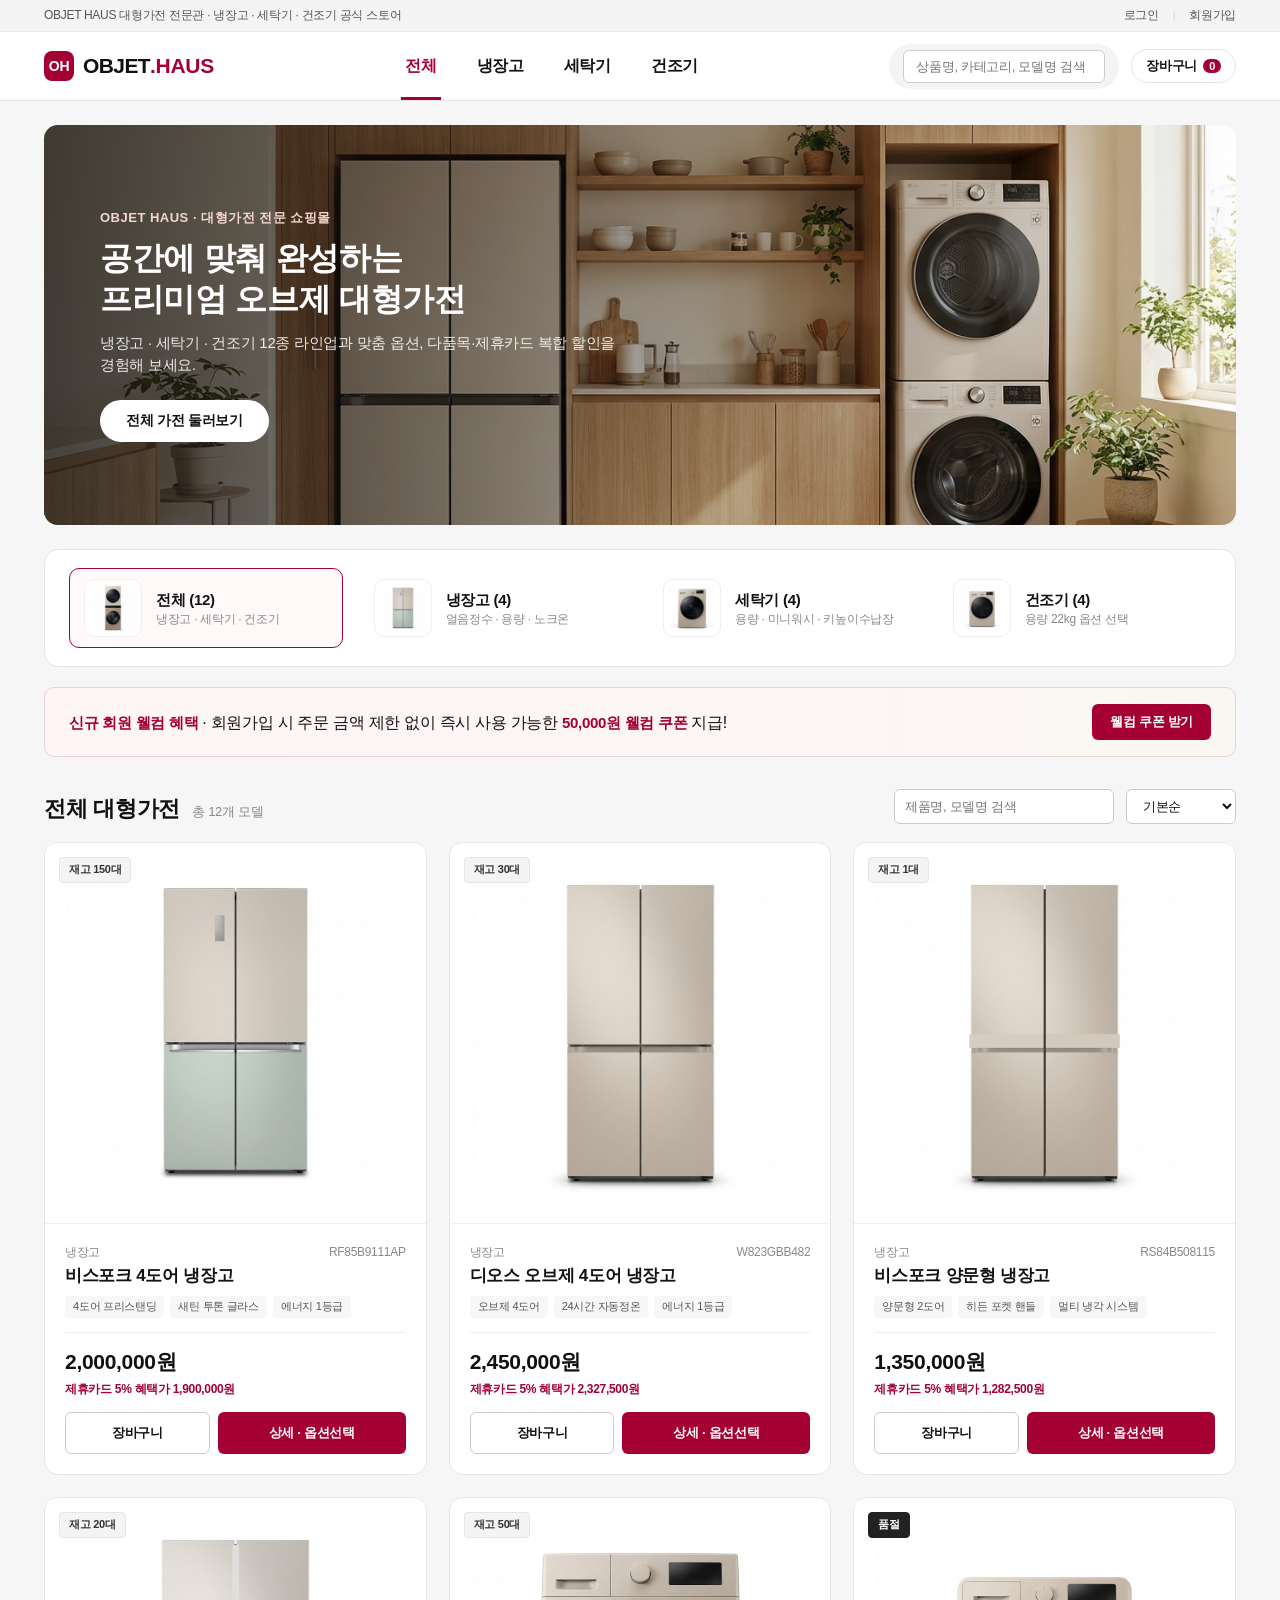
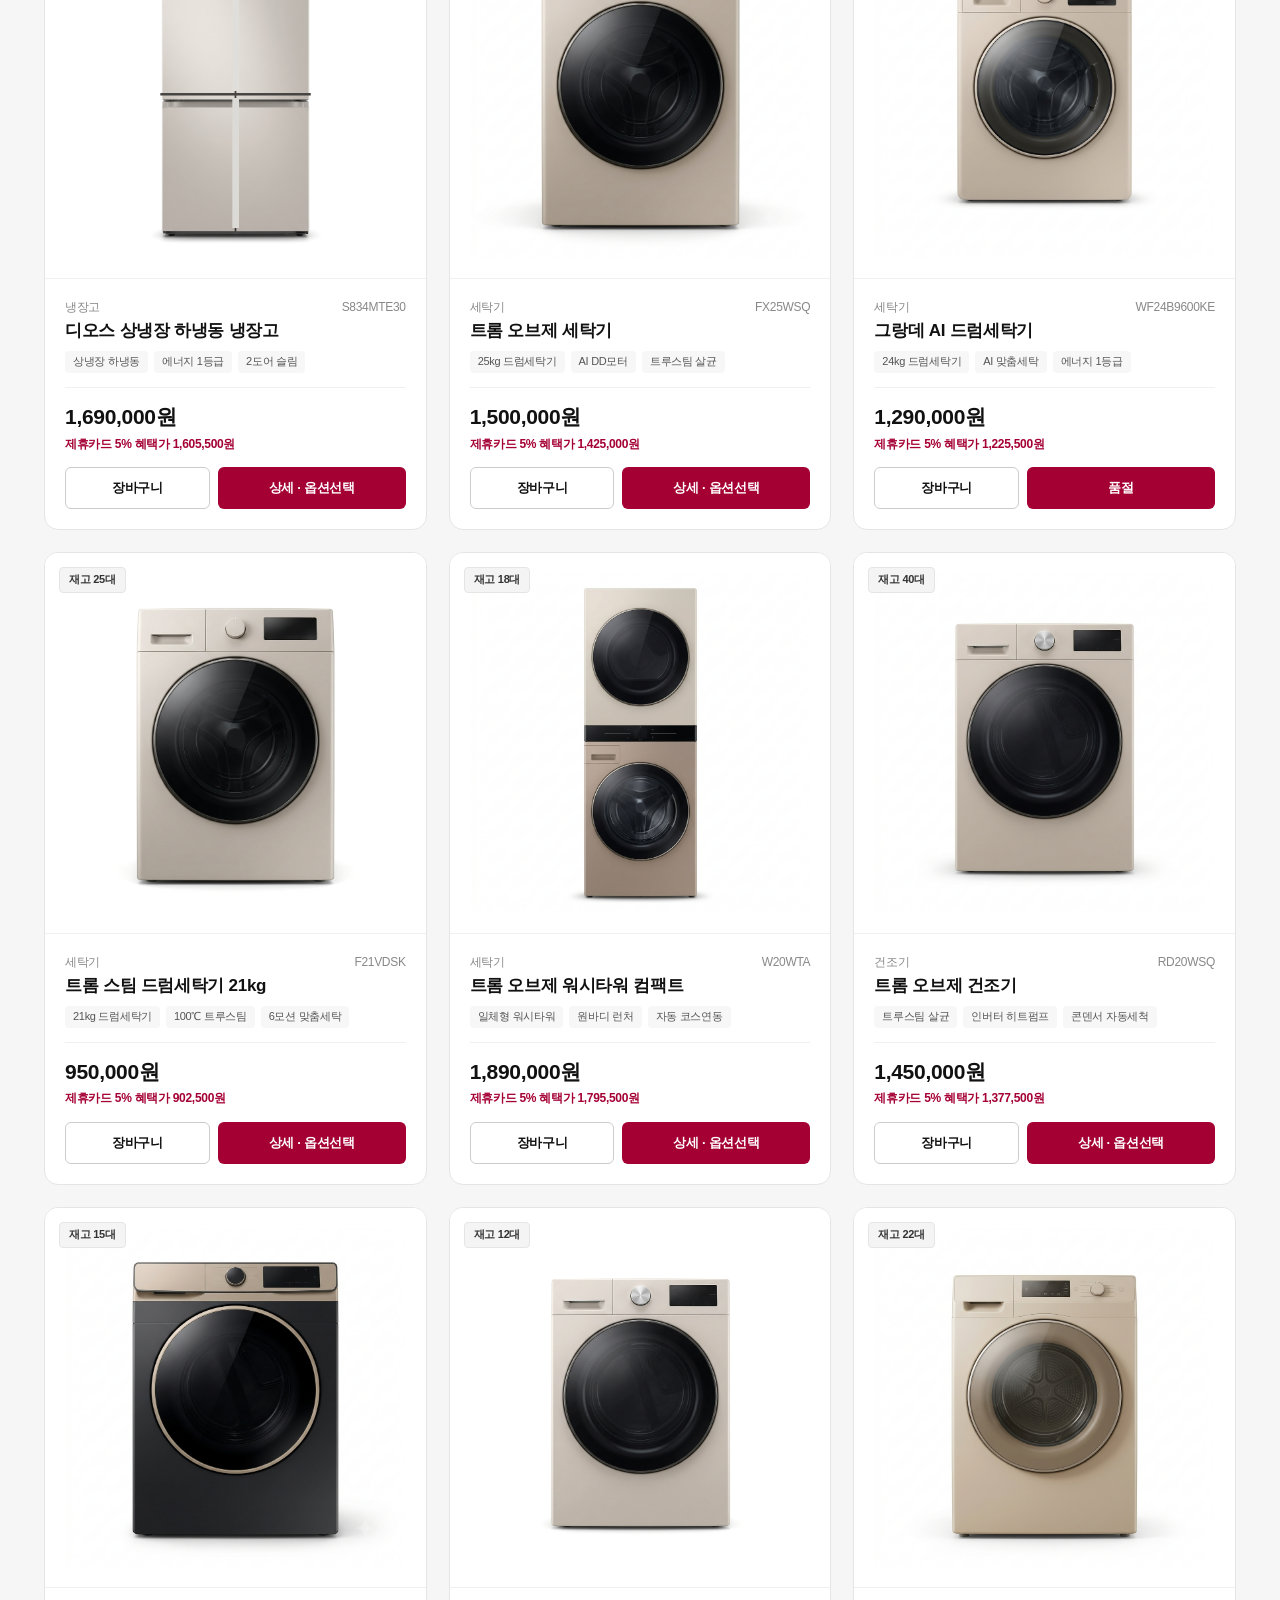
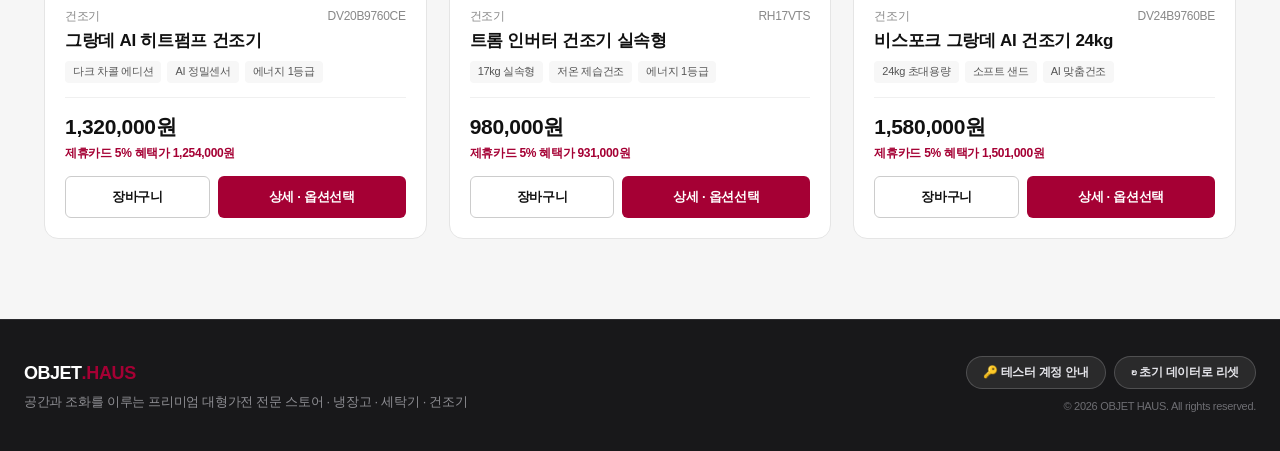
==== index.html @ db0f128e "Initial OBJET HAUS website" ====
<!DOCTYPE html>
<html lang="ko">
<head>
  <meta charset="UTF-8" />
  <meta name="viewport" content="width=device-width, initial-scale=1.0" />
  <title>OBJET HAUS | 대형가전 전문 쇼핑몰</title>
  <link rel="stylesheet" href="css/style.css" />
</head>
<body>

<!-- 상단 유틸리티 바 -->
<div class="util-bar">
  <div class="util-inner">
    <span>OBJET HAUS 대형가전 전문관 · 냉장고 · 세탁기 · 건조기 공식 스토어</span>
    <div class="util-links" id="utilAuthLinks"></div>
  </div>
</div>

<!-- 메인 GNB -->
<header>
  <div class="gnb-inner">
    <a class="brand-logo" onclick="filterCategory('ALL')">
      <span class="brand-mark">OH</span>
      <span class="brand-name">OBJET<span>.HAUS</span></span>
    </a>

    <nav class="gnb-menu" id="catNav">
      <button class="active" data-cat="ALL" onclick="filterCategory('ALL')">전체</button>
      <button data-cat="냉장고" onclick="filterCategory('냉장고')">냉장고</button>
      <button data-cat="세탁기" onclick="filterCategory('세탁기')">세탁기</button>
      <button data-cat="건조기" onclick="filterCategory('건조기')">건조기</button>
    </nav>

    <div class="gnb-right">
      <div class="gnb-search-box">
        <input type="text" id="gnbSearchInput" maxlength="20" placeholder="상품명, 카테고리, 모델명 검색" oninput="syncSearchInputs(this.value)" />
      </div>
      <!-- 관리자 로그인 시에만 표시 -->
      <button class="icon-btn admin-only" id="adminNavBtn" style="display:none;" onclick="showView('view-admin')">관리자</button>
      <button class="icon-btn" onclick="showView('view-cart')">장바구니 <span class="cart-count" id="cartBadge">0</span></button>
    </div>
  </div>
</header>

<main class="main-wrap">
  <!-- S-02: 상품 목록 (대형가전) -->
  <section id="view-home" class="view-section active">
    <div class="hero-banner">
      <img src="images/hero-banner.png" alt="오브제하우스 대형가전 인테리어" />
      <div class="hero-gradient"></div>
      <div class="hero-content">
        <span class="hero-eyebrow">OBJET HAUS · 대형가전 전문 쇼핑몰</span>
        <h1>공간에 맞춰 완성하는<br/>프리미엄 오브제 대형가전</h1>
        <p>냉장고 · 세탁기 · 건조기 12종 라인업과 맞춤 옵션, 다품목·제휴카드 복합 할인을 경험해 보세요.</p>
        <button class="btn-hero" onclick="document.getElementById('catalogAnchor').scrollIntoView({behavior:'smooth'})">
          전체 가전 둘러보기
        </button>
      </div>
    </div>

    <!-- 카테고리 빠른 이동 -->
    <div class="cat-strip">
      <div class="cat-item active" data-cat="ALL" onclick="filterCategory('ALL')">
        <img class="cat-thumb" src="images/washtower-compact.png" alt="전체" />
        <div>
          <div class="cat-title">전체 (12)</div>
          <div class="cat-desc">냉장고 · 세탁기 · 건조기</div>
        </div>
      </div>
      <div class="cat-item" data-cat="냉장고" onclick="filterCategory('냉장고')">
        <img class="cat-thumb" src="images/fridge-bespoke-4door.png" alt="냉장고" />
        <div>
          <div class="cat-title">냉장고 (4)</div>
          <div class="cat-desc">얼음정수 · 용량 · 노크온</div>
        </div>
      </div>
      <div class="cat-item" data-cat="세탁기" onclick="filterCategory('세탁기')">
        <img class="cat-thumb" src="images/washer-tromm-objet.png" alt="세탁기" />
        <div>
          <div class="cat-title">세탁기 (4)</div>
          <div class="cat-desc">용량 · 미니워시 · 키높이수납장</div>
        </div>
      </div>
      <div class="cat-item" data-cat="건조기" onclick="filterCategory('건조기')">
        <img class="cat-thumb" src="images/dryer-tromm-objet.png" alt="건조기" />
        <div>
          <div class="cat-title">건조기 (4)</div>
          <div class="cat-desc">용량 22kg 옵션 선택</div>
        </div>
      </div>
    </div>

    <!-- 비회원 웰컴 쿠폰 받기 배너 -->
    <div class="welcome-banner">
      <div>
        <strong>신규 회원 웰컴 혜택</strong> · 회원가입 시 주문 금액 제한 없이 즉시 사용 가능한 <strong>50,000원 웰컴 쿠폰</strong> 지급!
      </div>
      <button class="btn-solid" style="padding:9px 18px;" onclick="openAuthView('signup')">웰컴 쿠폰 받기</button>
    </div>

    <!-- 상품 정렬 및 목록 -->
    <div class="section-header" id="catalogAnchor">
      <div>
        <h2 style="display:inline;" id="sectionTitle">전체 대형가전</h2>
        <span class="sub" id="productCount">총 12개 모델</span>
      </div>
      <div class="filter-controls">
        <div class="catalog-search-box">
          <input type="text" id="catalogSearchInput" maxlength="20" placeholder="제품명, 모델명 검색" oninput="syncSearchInputs(this.value)" />
        </div>
        <select id="sortSelect" onchange="renderProducts()">
          <option value="default">기본순</option>
          <option value="latest">최신순</option>
          <option value="asc">낮은가격순</option>
          <option value="desc">높은가격순</option>
        </select>
      </div>
    </div>

    <div class="product-grid" id="productGrid"></div>
  </section>

  <!-- S-03: 상품 상세 -->
  <section id="view-pdp" class="view-section">
    <div class="pdp-box" id="pdpContent"></div>
  </section>

  <!-- S-04: 장바구니 -->
  <section id="view-cart" class="view-section">
    <h2 style="font-size:22px; margin-bottom:20px;">장바구니</h2>
    <div class="cart-grid">
      <div id="cartListArea"></div>
      <div id="cartSummaryArea"></div>
    </div>
  </section>

  <!-- S-05: 주문·결제 페이지 -->
  <section id="view-checkout" class="view-section">
    <h2 style="font-size:22px; margin-bottom:20px;">주문 · 결제</h2>
    <div id="checkoutContent"></div>
  </section>

  <!-- S-01: 로그인 / 회원가입 (탭 전환) -->
  <section id="view-auth" class="view-section">
    <div class="auth-wrapper">
      <div class="auth-tabs">
        <button type="button" class="auth-tab-btn active" id="tabLoginBtn" onclick="switchAuthTab('login')">로그인</button>
        <button type="button" class="auth-tab-btn" id="tabSignupBtn" onclick="switchAuthTab('signup')">회원가입</button>
      </div>

      <div class="auth-body">
        <!-- 로그인 폼 -->
        <div id="loginFormPanel">
          <h2 style="font-size:22px; font-weight:800; margin-bottom:6px;">로그인</h2>
          <p style="font-size:13px; color:var(--text-secondary); margin-bottom:20px;">가입된 아이디 또는 이메일로 로그인해 주세요.</p>
          <form onsubmit="handleLogin(event)">
            <div class="field-group">
              <label>아이디 또는 이메일</label>
              <input type="text" id="loginId" placeholder="예: user01 또는 user1@test.com" />
            </div>
            <div class="field-group">
              <label>비밀번호</label>
              <input type="password" id="loginPw" placeholder="비밀번호를 입력하세요" />
            </div>
            <div class="error-text" id="loginError"></div>
            <button type="submit" class="btn-solid" style="width:100%; padding:13px; font-size:15px;">로그인</button>
          </form>

        </div>

        <!-- 회원가입 폼 -->
        <div id="signupFormPanel" style="display:none;">
          <h2 style="font-size:22px; font-weight:800; margin-bottom:6px;">회원가입</h2>
          <p style="font-size:13px; color:var(--brand); font-weight:600; margin-bottom:20px;">가입 즉시 50,000원 웰컴 쿠폰이 발급됩니다!</p>
          <form onsubmit="handleSignup(event)">
            <div class="field-group">
              <label>아이디</label>
              <input type="text" id="regId" maxlength="8" placeholder="예: user05" oninput="validateSignupRealtime()" />
              <div class="rule-hint" id="regIdHint">영문과 숫자를 모두 포함한 8자 이하 (예: user01)</div>
            </div>
            <div class="field-group">
              <label>이메일</label>
              <input type="email" id="regEmail" placeholder="예: user5@test.com" />
              <div class="rule-hint">이메일 형식(아이디@도메인) 준수 및 중복 불가</div>
            </div>
            <div class="field-group">
              <label>비밀번호</label>
              <input type="password" id="regPw" maxlength="20" placeholder="비밀번호 입력" oninput="validateSignupRealtime()" />
              <div class="rule-hint" id="regPwHint">8~20자, 영문·숫자·특수문자 중 2종 이상 조합 필수</div>
            </div>
            <div class="error-text" id="regError"></div>
            <button type="submit" class="btn-solid" style="width:100%; padding:13px; font-size:15px;">회원가입 완료</button>
          </form>
        </div>
      </div>
    </div>
  </section>

  <!-- S-06: 마이페이지 -->
  <section id="view-mypage" class="view-section">
    <div id="mypageContent"></div>
  </section>

  <!-- S-07: 관리자 페이지 -->
  <section id="view-admin" class="view-section">
    <div id="adminContent"></div>
  </section>
</main>

<!-- 깔끔한 텍스트 전용 장바구니 담기 토스트 팝업 -->
<div class="cart-toast" id="cartToast" role="status" aria-live="polite">
  <span class="toast-icon">✓</span>
  <div class="toast-text-wrap">
    <strong id="toastTitle">장바구니에 상품이 담겼습니다.</strong>
    <span id="toastSub"></span>
  </div>
  <button type="button" class="toast-go-btn" onclick="goCartFromToast()">장바구니 이동</button>
</div>


<!-- 푸터 버튼 클릭 시 열리는 테스터 계정 안내 모달 -->
<div class="modal-backdrop" id="testerModal" onclick="if(event.target === this) closeTesterModal()">
  <div class="tester-modal-box" role="dialog" aria-modal="true" aria-labelledby="testerModalTitle">
    <div class="tester-modal-header">
      <h3 id="testerModalTitle">🔑 QA 테스트용 계정 안내</h3>
      <button type="button" class="modal-close-btn" onclick="closeTesterModal()" aria-label="닫기">×</button>
    </div>
    <div class="tester-modal-body">
      <p class="tester-modal-desc">계정을 클릭하면 로그인 화면으로 이동하여 아이디·비밀번호가 자동 입력됩니다.</p>
      <div class="tester-list">
        <div class="tester-item" onclick="quickFillLogin('admin01', 'Admin1234!')">
          <div>
            <strong>admin01</strong> <span class="tester-badge admin">관리자</span>
            <div class="tester-meta">admin1@test.com · PW: <code>Admin1234!</code> · 매출·재고·배송상태 관리</div>
          </div>
          <span class="tester-action">자동입력 →</span>
        </div>
        <div class="tester-item" onclick="quickFillLogin('user01', 'Test1234!')">
          <div>
            <strong>user01</strong> <span class="tester-badge">일반회원</span>
            <div class="tester-meta">user1@test.com · PW: <code>Test1234!</code> · 웰컴쿠폰(5만원) 1장, 10,000P</div>
          </div>
          <span class="tester-action">자동입력 →</span>
        </div>
        <div class="tester-item" onclick="quickFillLogin('user02', 'Test1234!')">
          <div>
            <strong>user02</strong> <span class="tester-badge">일반회원</span>
            <div class="tester-meta">user2@test.com · PW: <code>Test1234!</code> · 만료/사용완료 쿠폰, 500P</div>
          </div>
          <span class="tester-action">자동입력 →</span>
        </div>
        <div class="tester-item" onclick="quickFillLogin('user03', 'Test1234!')">
          <div>
            <strong>user03</strong> <span class="tester-badge">일반회원</span>
            <div class="tester-meta">user3@test.com · PW: <code>Test1234!</code> · 상태별 주문 4건, 35,000P</div>
          </div>
          <span class="tester-action">자동입력 →</span>
        </div>
        <div class="tester-item" onclick="quickFillLogin('user04', 'Test1234!')">
          <div>
            <strong>user04</strong> <span class="tester-badge">일반회원</span>
            <div class="tester-meta">user4@test.com · PW: <code>Test1234!</code> · 초기화 상태 (0P, 쿠폰·주문 없음)</div>
          </div>
          <span class="tester-action">자동입력 →</span>
        </div>
      </div>
    </div>
  </div>
</div>


<!-- 커스텀 안내/확인 모달창 (기존 alert / confirm 대체) -->
<div class="modal-backdrop" id="uiAlertModal" onclick="if(event.target === this) resolveUiAlert(false)">
  <div class="ui-alert-box" role="dialog" aria-modal="true" aria-labelledby="uiAlertTitle">
    <div class="ui-alert-header">
      <h3 id="uiAlertTitle">안내</h3>
      <button type="button" class="modal-close-btn" onclick="resolveUiAlert(false)" aria-label="닫기">×</button>
    </div>
    <div class="ui-alert-body">
      <p id="uiAlertMessage"></p>
    </div>
    <div class="ui-alert-footer" id="uiAlertFooter">
      <button type="button" class="btn-line" id="uiAlertCancelBtn" style="display:none; padding:11px 18px;" onclick="resolveUiAlert(false)">취소</button>
      <button type="button" class="btn-solid" id="uiAlertOkBtn" style="padding:11px 22px;" onclick="resolveUiAlert(true)">확인</button>
    </div>
  </div>
</div>

<footer>
  <div class="footer-inner">
    <div class="footer-brand">
      <div class="footer-logo">OBJET<span>.HAUS</span></div>
      <p>공간과 조화를 이루는 프리미엄 대형가전 전문 스토어 · 냉장고 · 세탁기 · 건조기</p>
    </div>
    <div class="footer-actions">
      <div class="footer-btn-row">
        <button type="button" class="btn-footer-reset" onclick="openTesterModal()">🔑 테스터 계정 안내</button>
        <button type="button" class="btn-footer-reset" onclick="resetAllSrsData(false)">↻ 초기 데이터로 리셋</button>
      </div>
      <span class="footer-copy">© 2026 OBJET HAUS. All rights reserved.</span>
    </div>
  </div>
</footer>

<script src="js/app.js"></script>
</body>
</html>
---- css/style.css ----
:root {
  --bg-page: #F6F6F6;
  --bg-white: #FFFFFF;
  --bg-soft: #F9F8F6;
  --brand: #A50034;
  --brand-dark: #820029;
  --text-primary: #111111;
  --text-secondary: #555555;
  --text-muted: #888888;
  --line: #E5E5E5;
  --line-dark: #CCCCCC;
  --danger: #D32F2F;
  --success: #2E7D32;
  --radius-sm: 6px;
  --radius-md: 10px;
  --radius-lg: 14px;
}

* {
  box-sizing: border-box;
  margin: 0;
  padding: 0;
  font-family: 'Pretendard', -apple-system, BlinkMacSystemFont, 'Apple SD Gothic Neo', 'Noto Sans KR', sans-serif;
  letter-spacing: -0.3px;
}

body {
  background-color: var(--bg-page);
  color: var(--text-primary);
  line-height: 1.45;
  min-height: 100vh;
  display: flex;
  flex-direction: column;
}

/* 1. 상단 유틸리티 바 */
.util-bar {
  background: #F4F4F4;
  border-bottom: 1px solid #EAEAEA;
  font-size: 12px;
  color: var(--text-secondary);
}

.util-inner {
  max-width: 1240px;
  margin: 0 auto;
  padding: 7px 24px;
  display: flex;
  justify-content: space-between;
  align-items: center;
}

.util-links {
  display: flex;
  align-items: center;
  gap: 14px;
}

.util-links button {
  background: none;
  border: none;
  font-size: 12px;
  color: var(--text-secondary);
  cursor: pointer;
}

.util-links button:hover {
  color: var(--text-primary);
  text-decoration: underline;
}

.util-divider {
  color: #D5D5D5;
  font-size: 11px;
}

/* 2. 메인 GNB */
header {
  position: sticky;
  top: 0;
  z-index: 100;
  background: var(--bg-white);
  border-bottom: 1px solid var(--line);
}

.gnb-inner {
  max-width: 1240px;
  margin: 0 auto;
  padding: 0 24px;
  height: 68px;
  display: flex;
  align-items: center;
  justify-content: space-between;
  gap: 24px;
}

.brand-logo {
  display: flex;
  align-items: center;
  gap: 9px;
  text-decoration: none;
  cursor: pointer;
}

.brand-mark {
  display: inline-flex;
  align-items: center;
  justify-content: center;
  width: 30px;
  height: 30px;
  border-radius: 8px;
  background: var(--brand);
  color: #fff;
  font-weight: 900;
  font-size: 14px;
}

.brand-name {
  font-size: 21px;
  font-weight: 800;
  color: var(--text-primary);
  letter-spacing: -0.6px;
}

.brand-name span {
  color: var(--brand);
}

.gnb-menu {
  display: flex;
  align-items: center;
  gap: 32px;
  height: 100%;
}

.gnb-menu button {
  background: none;
  border: none;
  height: 100%;
  font-size: 16px;
  font-weight: 700;
  color: var(--text-primary);
  cursor: pointer;
  position: relative;
  padding: 0 4px;
}

.gnb-menu button:hover,
.gnb-menu button.active {
  color: var(--brand);
}

.gnb-menu button.active::after {
  content: '';
  position: absolute;
  bottom: 0;
  left: 0;
  right: 0;
  height: 3px;
  background: var(--brand);
}

.gnb-right {
  display: flex;
  align-items: center;
  gap: 12px;
}

.gnb-search-box {
  display: flex;
  align-items: center;
  background: #F4F4F4;
  border-radius: 999px;
  padding: 6px 14px;
  width: 230px;
}

.gnb-search-box input {
  border: none;
  background: none;
  outline: none;
  font-size: 13px;
  width: 100%;
  color: var(--text-primary);
}

.icon-btn {
  background: none;
  border: 1px solid var(--line);
  border-radius: 999px;
  padding: 7px 14px;
  font-size: 13px;
  font-weight: 600;
  color: var(--text-primary);
  cursor: pointer;
  display: inline-flex;
  align-items: center;
  gap: 6px;
  transition: 0.15s;
}

.icon-btn:hover {
  border-color: var(--text-primary);
}

.icon-btn.admin-only {
  background: #222222;
  color: #FFFFFF;
  border-color: #222222;
}

.cart-count {
  background: var(--brand);
  color: #fff;
  font-size: 11px;
  font-weight: 800;
  padding: 1px 6px;
  border-radius: 999px;
}

/* 3. 메인 컨테이너 */
.main-wrap {
  max-width: 1240px;
  width: 100%;
  margin: 0 auto;
  padding: 24px 24px 80px;
  flex: 1;
}

.view-section {
  display: none;
}

.view-section.active {
  display: block;
}

/* 4. 히어로 배너 */
.hero-banner {
  position: relative;
  height: 400px;
  border-radius: var(--radius-lg);
  overflow: hidden;
  background: #EAE4DC;
  margin-bottom: 24px;
}

.hero-banner img {
  width: 100%;
  height: 100%;
  object-fit: cover;
  display: block;
}

.hero-gradient {
  position: absolute;
  inset: 0;
  background: linear-gradient(90deg, rgba(17, 17, 17, 0.72) 0%, rgba(17, 17, 17, 0.28) 55%, rgba(17, 17, 17, 0) 100%);
}

.hero-content {
  position: absolute;
  top: 50%;
  left: 56px;
  transform: translateY(-50%);
  color: #FFFFFF;
  max-width: 520px;
  z-index: 2;
}

.hero-eyebrow {
  font-size: 13px;
  font-weight: 700;
  letter-spacing: 0.5px;
  color: #F3D6CE;
  margin-bottom: 10px;
  display: block;
}

.hero-content h1 {
  font-size: 32px;
  font-weight: 800;
  line-height: 1.28;
  margin-bottom: 12px;
}

.hero-content p {
  font-size: 15px;
  color: rgba(255, 255, 255, 0.88);
  margin-bottom: 24px;
}

.btn-hero {
  background: #FFFFFF;
  color: #111111;
  border: none;
  padding: 12px 26px;
  border-radius: 999px;
  font-size: 14px;
  font-weight: 700;
  cursor: pointer;
  transition: 0.2s;
}

.btn-hero:hover {
  background: var(--brand);
  color: #FFFFFF;
}

/* 5. 카테고리 빠른 이동 */
.cat-strip {
  background: var(--bg-white);
  border: 1px solid var(--line);
  border-radius: var(--radius-lg);
  padding: 18px 24px;
  margin-bottom: 20px;
  display: grid;
  grid-template-columns: repeat(4, 1fr);
  gap: 16px;
}

.cat-item {
  display: flex;
  align-items: center;
  gap: 14px;
  padding: 10px 14px;
  border-radius: var(--radius-md);
  border: 1.5px solid transparent;
  cursor: pointer;
  transition: 0.15s;
}

.cat-item:hover {
  background: var(--bg-soft);
}

.cat-item.active {
  border-color: var(--brand);
  background: #FFF9FA;
}

.cat-thumb {
  width: 58px;
  height: 58px;
  border-radius: 10px;
  background: #FFFFFF;
  border: 1px solid #EFEFEF;
  padding: 4px;
  object-fit: contain;
}

.cat-title {
  font-size: 15px;
  font-weight: 800;
  color: var(--text-primary);
}

.cat-desc {
  font-size: 12px;
  color: var(--text-muted);
}

/* 웰컴 쿠폰 받기 배너 */
.welcome-banner {
  background: linear-gradient(90deg, #FFF5F7 0%, #FAF7F2 100%);
  border: 1.5px solid #EBD0D7;
  border-radius: var(--radius-md);
  padding: 16px 24px;
  margin-bottom: 32px;
  display: flex;
  justify-content: space-between;
  align-items: center;
  flex-wrap: wrap;
  gap: 12px;
}

.welcome-banner strong {
  color: var(--brand);
  font-size: 15px;
}

/* 6. 섹션 타이틀 & 필터 바 */
.section-header {
  display: flex;
  justify-content: space-between;
  align-items: flex-end;
  margin-bottom: 18px;
  gap: 12px;
  flex-wrap: wrap;
}

.section-header h2 {
  font-size: 22px;
  font-weight: 800;
}

.section-header .sub {
  font-size: 13px;
  color: var(--text-muted);
  margin-left: 8px;
  font-weight: 500;
}

.filter-controls {
  display: flex;
  align-items: center;
  gap: 12px;
}

select, input[type="text"], input[type="password"], input[type="number"], input[type="email"], input[type="date"] {
  border: 1px solid var(--line-dark);
  border-radius: var(--radius-sm);
  padding: 8px 12px;
  font-size: 13px;
  background: var(--bg-white);
  color: var(--text-primary);
  outline: none;
}

select:focus, input:focus {
  border-color: var(--text-primary);
}

/* 7. 상용 가전 스펙 카드 그리드 (12종: 3열 x 4행) */
.product-grid {
  display: grid;
  grid-template-columns: repeat(3, 1fr);
  gap: 22px;
}

.prod-card {
  background: var(--bg-white);
  border: 1px solid var(--line);
  border-radius: var(--radius-lg);
  display: flex;
  flex-direction: column;
  overflow: hidden;
  transition: box-shadow 0.2s, border-color 0.2s;
}

.prod-card:hover {
  border-color: #BBBBBB;
  box-shadow: 0 10px 24px rgba(0, 0, 0, 0.06);
}

.prod-img-area {
  position: relative;
  aspect-ratio: 1 / 1;
  background: #FFFFFF;
  padding: 20px;
  border-bottom: 1px solid #F0F0F0;
  cursor: pointer;
  overflow: hidden;
}

.prod-img-inner {
  width: 100%;
  height: 100%;
  display: flex;
  align-items: center;
  justify-content: center;
  overflow: hidden;
}

.prod-img-inner img {
  width: 100%;
  height: 100%;
  object-fit: contain;
  transition: transform 0.25s ease;
  will-change: transform;
}

.prod-card:hover .prod-img-inner img {
  transform: scale(1.04);
}

.tag-row-top {
  position: absolute;
  top: 14px;
  left: 14px;
  z-index: 3;
  display: flex;
  gap: 6px;
  flex-wrap: wrap;
  pointer-events: none;
}

.tag-flag {
  font-size: 11px;
  font-weight: 700;
  padding: 4px 9px;
  border-radius: 4px;
  background: rgba(244, 244, 244, 0.96);
  color: #333333;
  border: 1px solid #E5E5E5;
}

.tag-flag.soldout {
  background: #222222;
  color: #FFFFFF;
  border-color: #222222;
}

.prod-info {
  padding: 20px;
  flex: 1;
  display: flex;
  flex-direction: column;
}

.prod-model {
  font-size: 12px;
  color: var(--text-muted);
  margin-bottom: 4px;
  display: flex;
  justify-content: space-between;
}

.prod-name {
  font-size: 17px;
  font-weight: 700;
  color: var(--text-primary);
  margin-bottom: 8px;
  cursor: pointer;
  line-height: 1.35;
}

.prod-name:hover {
  text-decoration: underline;
}

.prod-specs {
  display: flex;
  flex-wrap: wrap;
  gap: 6px;
  margin-bottom: 14px;
}

.prod-specs span {
  font-size: 11px;
  color: var(--text-secondary);
  background: #F7F7F7;
  padding: 3px 8px;
  border-radius: 4px;
}

.price-section {
  margin-top: auto;
  padding-top: 14px;
  border-top: 1px solid #F0F0F0;
  margin-bottom: 14px;
}

.price-main {
  display: flex;
  align-items: baseline;
  gap: 6px;
}

.price-val {
  font-size: 21px;
  font-weight: 800;
  color: var(--text-primary);
}

.price-sub {
  font-size: 12px;
  color: var(--brand);
  font-weight: 600;
  margin-top: 3px;
}

.card-actions {
  display: grid;
  grid-template-columns: 1fr 1.3fr;
  gap: 8px;
}

.btn-solid {
  background: var(--brand);
  color: #FFFFFF;
  border: none;
  padding: 11px 14px;
  border-radius: var(--radius-sm);
  font-size: 13px;
  font-weight: 700;
  cursor: pointer;
  transition: 0.15s;
}

.btn-solid:hover {
  background: var(--brand-dark);
}

.btn-solid:disabled {
  background: #CCCCCC;
  cursor: not-allowed;
}

.btn-line {
  background: #FFFFFF;
  color: var(--text-primary);
  border: 1px solid var(--line-dark);
  padding: 11px 14px;
  border-radius: var(--radius-sm);
  font-size: 13px;
  font-weight: 700;
  cursor: pointer;
  transition: 0.15s;
}

.btn-line:hover {
  border-color: var(--text-primary);
}

.btn-line:disabled {
  color: #BBBBBB;
  border-color: #E5E5E5;
  cursor: not-allowed;
}

/* 8. S-01 로그인 / 회원가입 탭 전환 화면 */
.auth-wrapper {
  max-width: 460px;
  margin: 32px auto;
  background: var(--bg-white);
  border: 1px solid var(--line);
  border-radius: var(--radius-lg);
  overflow: hidden;
}

.auth-tabs {
  display: grid;
  grid-template-columns: 1fr 1fr;
  border-bottom: 1px solid var(--line);
  background: #F9F9F9;
}

.auth-tab-btn {
  padding: 15px;
  border: none;
  background: none;
  font-size: 15px;
  font-weight: 700;
  color: var(--text-muted);
  cursor: pointer;
  border-bottom: 2.5px solid transparent;
}

.auth-tab-btn.active {
  background: #FFFFFF;
  color: var(--brand);
  border-bottom-color: var(--brand);
}

.auth-body {
  padding: 32px;
}

.field-group {
  margin-bottom: 16px;
}

.field-group label {
  display: block;
  font-size: 13px;
  font-weight: 700;
  margin-bottom: 6px;
}

.field-group input {
  width: 100%;
  padding: 11px 12px;
  font-size: 14px;
}

.rule-hint {
  font-size: 11px;
  color: var(--text-muted);
  margin-top: 4px;
}

.rule-hint.ok {
  color: var(--success);
  font-weight: 600;
}

.rule-hint.bad {
  color: var(--danger);
}

.error-text {
  color: var(--danger);
  font-size: 12px;
  margin: 6px 0 12px;
  min-height: 16px;
  font-weight: 600;
}

/* 9. S-03 상품 상세 */
.pdp-box {
  background: var(--bg-white);
  border: 1px solid var(--line);
  border-radius: var(--radius-lg);
  padding: 32px;
}

.pdp-grid {
  display: grid;
  grid-template-columns: 1fr 1fr;
  gap: 40px;
  align-items: start;
}

.pdp-stage {
  background: #FFFFFF;
  border: 1px solid var(--line);
  border-radius: var(--radius-md);
  aspect-ratio: 1 / 1;
  padding: 24px;
  overflow: hidden;
}

.pdp-stage.cover {
  padding: 0;
}

.pdp-stage img {
  width: 100%;
  height: 100%;
  object-fit: contain;
}

.pdp-stage.cover img {
  object-fit: cover;
}

.pdp-thumbs {
  display: flex;
  gap: 10px;
  margin-top: 12px;
}

.pdp-thumb {
  width: 68px;
  height: 68px;
  border: 1.5px solid var(--line);
  border-radius: 8px;
  overflow: hidden;
  cursor: pointer;
  background: #fff;
  padding: 2px;
}

.pdp-thumb.active {
  border-color: var(--brand);
}

.pdp-thumb img {
  width: 100%;
  height: 100%;
  object-fit: cover;
}

.opt-block {
  margin: 20px 0;
}

.opt-title {
  font-size: 14px;
  font-weight: 700;
  margin-bottom: 10px;
  display: flex;
  justify-content: space-between;
  align-items: center;
}

.btn-clear-opts {
  display: inline-flex;
  align-items: center;
  gap: 5px;
  padding: 5px 12px;
  border-radius: 999px;
  border: 1px solid #E2D6D9;
  background: #FFF8F9;
  color: var(--brand);
  font-size: 12px;
  font-weight: 700;
  cursor: pointer;
  transition: all 0.15s ease;
}

.btn-clear-opts:hover {
  background: var(--brand);
  color: #FFFFFF;
  border-color: var(--brand);
}

.opt-pills {
  display: flex;
  flex-direction: column;
  gap: 8px;
}

.opt-pill {
  padding: 12px 15px;
  border: 1.5px solid var(--line-dark);
  border-radius: var(--radius-sm);
  background: #FFFFFF;
  font-size: 13px;
  font-weight: 600;
  color: var(--text-primary);
  cursor: pointer;
  display: flex;
  justify-content: space-between;
  align-items: center;
  text-align: left;
  transition: 0.15s;
}

.opt-pill:hover {
  border-color: var(--text-primary);
}

.opt-pill.active {
  border-color: var(--brand);
  background: #FFF5F7;
  color: var(--brand);
}

.opt-pill .opt-price-tag {
  font-weight: 700;
}

.qty-box {
  display: inline-flex;
  align-items: center;
  border: 1px solid var(--line-dark);
  border-radius: var(--radius-sm);
}

.qty-box button {
  width: 36px;
  height: 36px;
  border: none;
  background: #F9F9F9;
  font-size: 16px;
  cursor: pointer;
}

.qty-box input {
  width: 60px;
  height: 36px;
  border: none;
  border-left: 1px solid var(--line);
  border-right: 1px solid var(--line);
  border-radius: 0;
  text-align: center;
  font-weight: 700;
  font-size: 14px;
  padding: 0;
}

.sim-box {
  background: #FAF8F6;
  border: 1px solid #E8E0D8;
  border-radius: var(--radius-md);
  padding: 16px;
  margin-top: 16px;
}

.sim-row {
  display: flex;
  justify-content: space-between;
  align-items: center;
  font-size: 13px;
  margin-bottom: 8px;
}

/* 10. 장바구니 / 주문서 / 마이페이지 / 관리자 */
.white-panel {
  background: var(--bg-white);
  border: 1px solid var(--line);
  border-radius: var(--radius-lg);
  padding: 28px;
  margin-bottom: 24px;
}

.cart-grid {
  display: grid;
  grid-template-columns: 1.6fr 1fr;
  gap: 24px;
  align-items: start;
}

.cart-row {
  display: flex;
  align-items: center;
  justify-content: space-between;
  gap: 14px;
  padding: 16px;
  border: 1px solid var(--line);
  border-radius: var(--radius-md);
  margin-bottom: 12px;
}

.cart-left {
  display: flex;
  align-items: center;
  gap: 14px;
  flex: 1;
}

.cart-left img {
  width: 64px;
  height: 64px;
  object-fit: contain;
  border: 1px solid #EFEFEF;
  border-radius: 8px;
  padding: 4px;
}

.checkout-card {
  background: var(--bg-white);
  border: 1px solid var(--line);
  border-radius: var(--radius-lg);
  padding: 24px;
}

.sum-line {
  display: flex;
  justify-content: space-between;
  margin-bottom: 10px;
  font-size: 14px;
}

/* 11. 깔끔한 텍스트 전용 장바구니 담기 토스트 팝업 (이미지 없음) */
.cart-toast {
  position: fixed;
  bottom: 28px;
  right: 28px;
  z-index: 999;
  background: #1C1C1E;
  color: #FFFFFF;
  border-radius: 12px;
  padding: 16px 20px;
  box-shadow: 0 14px 34px rgba(0, 0, 0, 0.25);
  display: flex;
  align-items: center;
  gap: 16px;
  max-width: 420px;
  opacity: 0;
  transform: translateY(16px);
  pointer-events: none;
  transition: opacity 0.22s ease, transform 0.22s ease;
}

.cart-toast.show {
  opacity: 1;
  transform: translateY(0);
  pointer-events: auto;
}

.toast-icon {
  display: inline-flex;
  align-items: center;
  justify-content: center;
  width: 24px;
  height: 24px;
  border-radius: 50%;
  background: var(--brand);
  color: #FFFFFF;
  font-size: 12px;
  font-weight: 900;
  flex-shrink: 0;
}

.toast-text-wrap {
  flex: 1;
  font-size: 13px;
  line-height: 1.4;
}

.toast-text-wrap strong {
  display: block;
  font-size: 14px;
  font-weight: 700;
  color: #FFFFFF;
}

.toast-text-wrap span {
  font-size: 12px;
  color: #CCCCCC;
}

.toast-go-btn {
  background: #FFFFFF;
  color: #111111;
  border: none;
  border-radius: 6px;
  padding: 7px 12px;
  font-size: 12px;
  font-weight: 700;
  cursor: pointer;
  white-space: nowrap;
  transition: 0.15s;
}

.toast-go-btn:hover {
  background: var(--brand);
  color: #FFFFFF;
}

/* Sub-tabs & MyPage / Admin */
.sub-tabs {
  display: flex;
  gap: 8px;
  border-bottom: 1px solid var(--line);
  margin-bottom: 24px;
  flex-wrap: wrap;
}

.sub-tab-btn {
  padding: 11px 18px;
  border: 1px solid var(--line);
  border-bottom: none;
  border-top-left-radius: 8px;
  border-top-right-radius: 8px;
  background: #F4F4F4;
  font-size: 14px;
  font-weight: 700;
  color: var(--text-secondary);
  cursor: pointer;
}

.sub-tab-btn.active {
  background: #FFFFFF;
  color: var(--brand);
  border-color: var(--line-dark);
}

.mypage-summary-grid {
  display: grid;
  grid-template-columns: repeat(3, 1fr);
  gap: 16px;
  margin-bottom: 24px;
}

.stat-card {
  background: var(--bg-white);
  border: 1px solid var(--line);
  border-radius: var(--radius-lg);
  padding: 22px 24px;
}

.stat-label {
  font-size: 13px;
  color: var(--text-secondary);
  margin-bottom: 6px;
}

.stat-value {
  font-size: 24px;
  font-weight: 800;
  color: var(--text-primary);
}

.stat-value.accent {
  color: var(--brand);
}

.coupon-grid {
  display: grid;
  grid-template-columns: repeat(2, 1fr);
  gap: 14px;
}

.coupon-card {
  border: 1.5px dashed #D8C5CB;
  background: #FFF9FA;
  border-radius: var(--radius-md);
  padding: 16px 20px;
  display: flex;
  justify-content: space-between;
  align-items: center;
  gap: 12px;
}

.coupon-card.inactive {
  border-color: #DCDCDC;
  background: #F8F8F8;
  opacity: 0.65;
}

.coupon-tag {
  font-size: 11px;
  font-weight: 800;
  padding: 4px 10px;
  border-radius: 999px;
  background: var(--brand);
  color: #fff;
  white-space: nowrap;
}

.coupon-card.inactive .coupon-tag {
  background: #888888;
}

.admin-kpi-grid {
  display: grid;
  grid-template-columns: repeat(3, 1fr);
  gap: 16px;
  margin-bottom: 24px;
}

.admin-charts-grid {
  display: grid;
  grid-template-columns: 1fr 1fr;
  gap: 20px;
  margin-bottom: 24px;
}

.chart-box {
  background: var(--bg-white);
  border: 1px solid var(--line);
  border-radius: var(--radius-lg);
  padding: 24px;
}

.chart-title {
  font-size: 16px;
  font-weight: 800;
  margin-bottom: 4px;
}

.chart-sub {
  font-size: 12px;
  color: var(--text-muted);
  margin-bottom: 18px;
}

.bar-row {
  margin-bottom: 14px;
}

.bar-label-row {
  display: flex;
  justify-content: space-between;
  font-size: 13px;
  font-weight: 600;
  margin-bottom: 6px;
}

.bar-track {
  width: 100%;
  height: 14px;
  background: #F1F1F1;
  border-radius: 999px;
  overflow: hidden;
}

.bar-fill {
  height: 100%;
  border-radius: 999px;
  transition: width 0.4s ease;
}

.btn-excel {
  background: #1D6F42;
  color: #FFFFFF;
  border: none;
  border-radius: var(--radius-sm);
  padding: 9px 16px;
  font-size: 13px;
  font-weight: 700;
  cursor: pointer;
  display: inline-flex;
  align-items: center;
  gap: 6px;
}

.btn-excel:hover {
  background: #155331;
}

table {
  width: 100%;
  border-collapse: collapse;
}

th, td {
  padding: 12px 14px;
  text-align: left;
  border-bottom: 1px solid var(--line);
  font-size: 13px;
}

th {
  background: #F8F8F8;
  font-weight: 700;
}

footer {
  background: #222222;
  color: #AAAAAA;
  padding: 32px 24px;
  font-size: 12px;
}

.footer-inner {
  max-width: 1240px;
  margin: 0 auto;
  display: flex;
  justify-content: space-between;
  flex-wrap: wrap;
  gap: 16px;
}

@media (max-width: 960px) {
  .cat-strip, .product-grid, .pdp-grid, .cart-grid, .admin-kpi-grid, .admin-charts-grid, .mypage-summary-grid, .coupon-grid {
    grid-template-columns: 1fr;
  }
  .hero-content {
    left: 24px;
    right: 24px;
  }
  .gnb-search-box {
    display: none;
  }
  .cart-toast {
    left: 16px;
    right: 16px;
    bottom: 16px;
  }
}


/* 제품 목록 정렬 옆 검색창 */
.catalog-search-box {
  display: flex;
  align-items: center;
  background: var(--bg-white);
  border: 1px solid var(--line-dark);
  border-radius: var(--radius-sm);
  padding: 0 10px;
  width: 220px;
  height: 35px;
}

.catalog-search-box:focus-within {
  border-color: var(--text-primary);
}

.catalog-search-box input {
  border: none;
  background: none;
  padding: 0;
  width: 100%;
  font-size: 13px;
}

/* 세련된 푸터 및 초기 데이터 리셋 버튼 */
footer {
  background: #18181A;
  color: #9A9A9E;
  padding: 36px 24px;
  border-top: 1px solid #2A2A2E;
}

.footer-inner {
  max-width: 1240px;
  margin: 0 auto;
  display: flex;
  justify-content: space-between;
  align-items: center;
  flex-wrap: wrap;
  gap: 20px;
}

.footer-logo {
  font-size: 18px;
  font-weight: 800;
  color: #FFFFFF;
  letter-spacing: -0.5px;
  margin-bottom: 6px;
}

.footer-logo span {
  color: var(--brand);
}

.footer-brand p {
  font-size: 13px;
  color: #8E8E93;
}

.footer-actions {
  display: flex;
  flex-direction: column;
  align-items: flex-end;
  gap: 10px;
}

.btn-footer-reset {
  background: rgba(255, 255, 255, 0.08);
  color: #E5E5EA;
  border: 1px solid rgba(255, 255, 255, 0.18);
  border-radius: 999px;
  padding: 7px 16px;
  font-size: 12px;
  font-weight: 600;
  cursor: pointer;
  transition: all 0.18s ease;
}

.btn-footer-reset:hover {
  background: var(--brand);
  border-color: var(--brand);
  color: #FFFFFF;
}

.footer-copy {
  font-size: 11px;
  color: #6E6E73;
}


.footer-btn-row {
  display: flex;
  align-items: center;
  gap: 8px;
  flex-wrap: wrap;
}

/* 테스터 계정 안내 모달 */
.modal-backdrop {
  position: fixed;
  inset: 0;
  background: rgba(17, 17, 17, 0.55);
  backdrop-filter: blur(2px);
  z-index: 1000;
  display: none;
  align-items: center;
  justify-content: center;
  padding: 20px;
}

.modal-backdrop.open {
  display: flex;
}

.tester-modal-box {
  background: #FFFFFF;
  width: 100%;
  max-width: 520px;
  border-radius: 16px;
  box-shadow: 0 24px 60px rgba(0, 0, 0, 0.25);
  overflow: hidden;
  animation: modalFadeIn 0.18s ease-out;
}

@keyframes modalFadeIn {
  from { opacity: 0; transform: translateY(10px) scale(0.98); }
  to { opacity: 1; transform: translateY(0) scale(1); }
}

.tester-modal-header {
  padding: 18px 22px;
  border-bottom: 1px solid var(--line);
  display: flex;
  justify-content: space-between;
  align-items: center;
}

.tester-modal-header h3 {
  font-size: 17px;
  font-weight: 800;
}

.modal-close-btn {
  background: none;
  border: none;
  font-size: 22px;
  color: var(--text-muted);
  cursor: pointer;
  line-height: 1;
}

.modal-close-btn:hover {
  color: var(--text-primary);
}

.tester-modal-body {
  padding: 20px 22px 24px;
}

.tester-modal-desc {
  font-size: 13px;
  color: var(--text-secondary);
  margin-bottom: 14px;
}

.tester-list {
  display: flex;
  flex-direction: column;
  gap: 8px;
}

.tester-item {
  display: flex;
  justify-content: space-between;
  align-items: center;
  gap: 12px;
  padding: 12px 14px;
  border: 1px solid var(--line);
  border-radius: 10px;
  background: #FAFAFA;
  cursor: pointer;
  transition: all 0.15s ease;
}

.tester-item:hover {
  border-color: var(--brand);
  background: #FFF6F8;
}

.tester-meta {
  font-size: 12px;
  color: var(--text-secondary);
  margin-top: 3px;
}

.tester-meta code {
  background: #EFEFEF;
  padding: 1px 5px;
  border-radius: 4px;
  font-family: monospace;
  color: var(--text-primary);
}

.tester-badge {
  display: inline-block;
  font-size: 10px;
  font-weight: 800;
  padding: 2px 7px;
  border-radius: 999px;
  background: #E8E8ED;
  color: #333333;
  margin-left: 4px;
  vertical-align: middle;
}

.tester-badge.admin {
  background: #222222;
  color: #FFFFFF;
}

.tester-action {
  font-size: 12px;
  font-weight: 700;
  color: var(--brand);
  white-space: nowrap;
}


/* 커스텀 안내/확인 모달창 */
.ui-alert-box {
  background: #FFFFFF;
  width: 100%;
  max-width: 400px;
  border-radius: 16px;
  box-shadow: 0 24px 60px rgba(0, 0, 0, 0.25);
  overflow: hidden;
  animation: modalFadeIn 0.18s ease-out;
}

.ui-alert-header {
  padding: 16px 20px;
  border-bottom: 1px solid var(--line);
  display: flex;
  justify-content: space-between;
  align-items: center;
}

.ui-alert-header h3 {
  font-size: 16px;
  font-weight: 800;
  color: var(--text-primary);
}

.ui-alert-body {
  padding: 22px 20px;
}

.ui-alert-body p {
  font-size: 14px;
  color: var(--text-primary);
  line-height: 1.6;
  white-space: pre-line;
}

.ui-alert-footer {
  padding: 0 20px 20px;
  display: flex;
  justify-content: flex-end;
  gap: 8px;
}
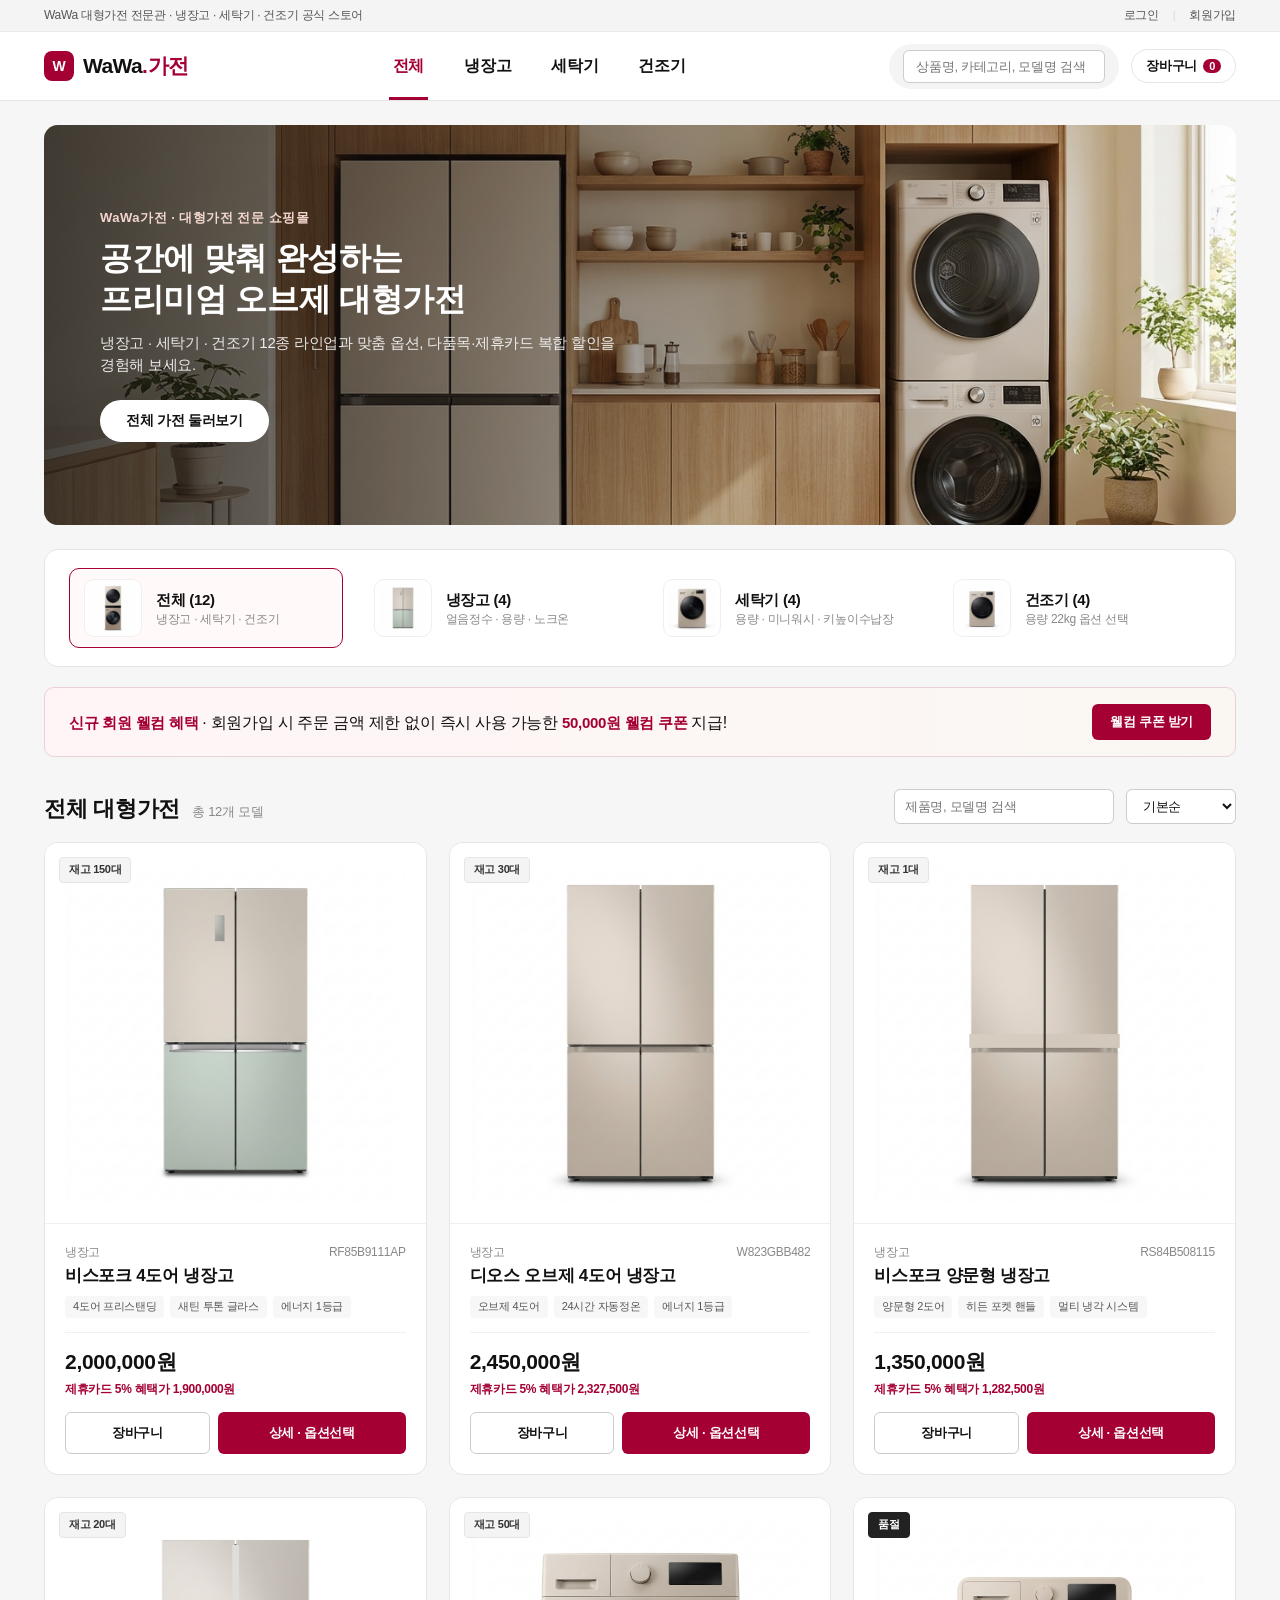
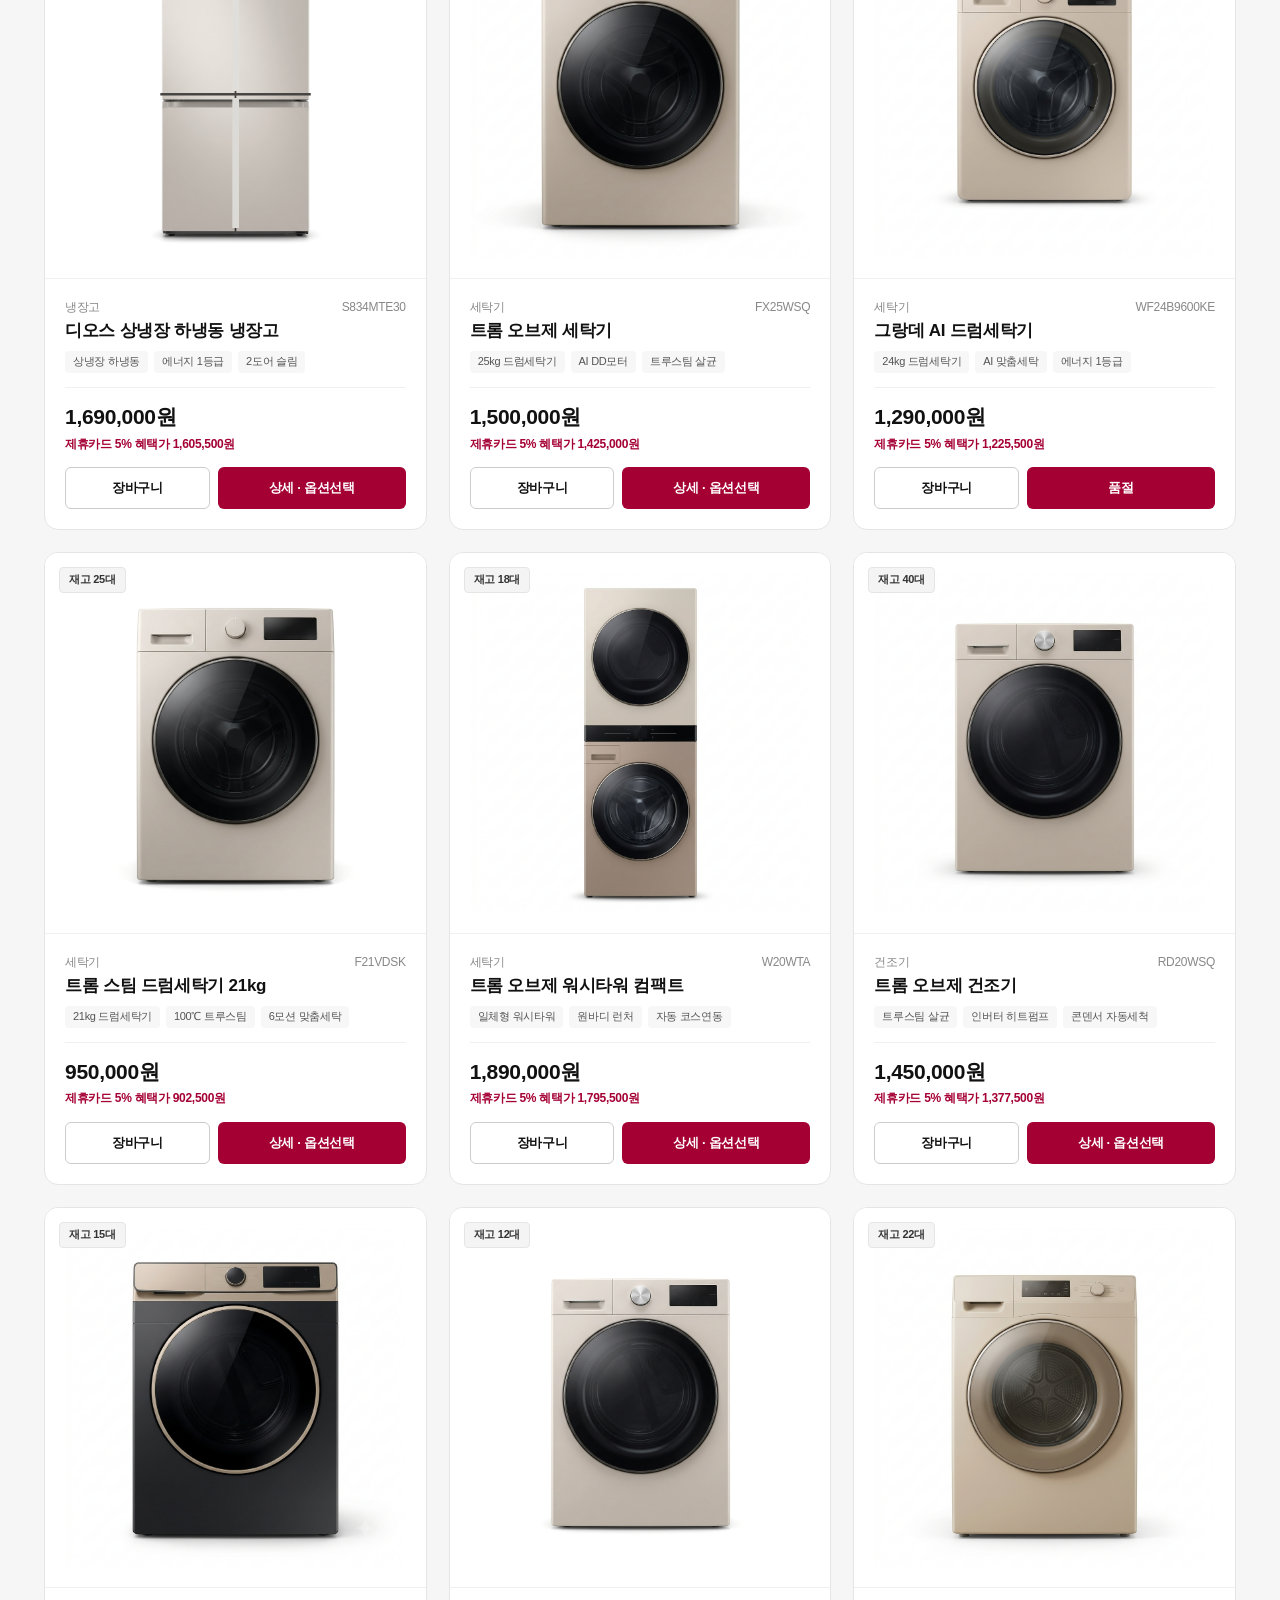
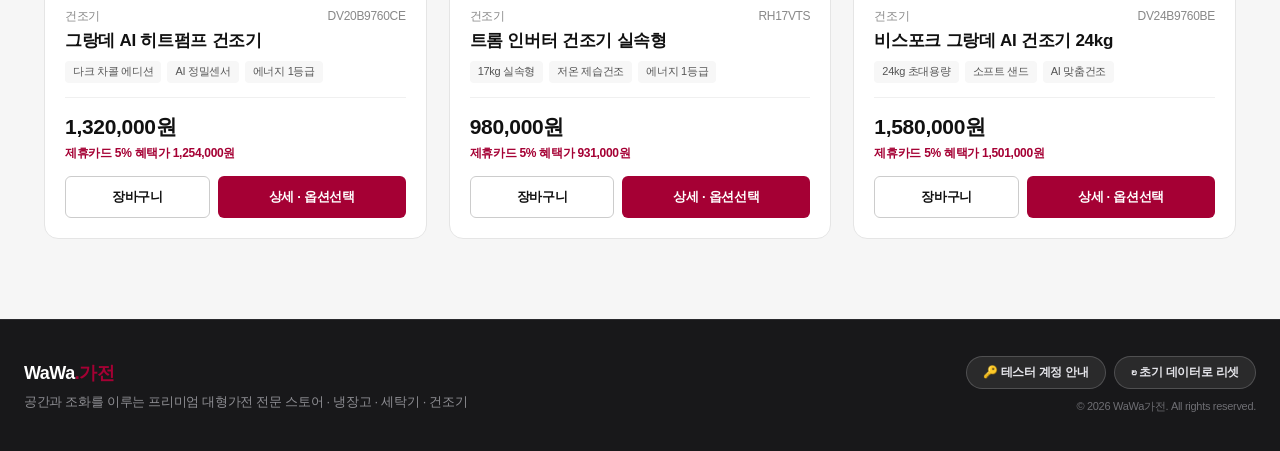
==== commit 893a8e5d: "Update storefront branding to WaWa Co-authored-by: Copilot <223556219+Copilot@users.noreply.github.c" ====
--- a/index.html
+++ b/index.html
@@ -1,307 +1,321 @@
 <!DOCTYPE html>
 <html lang="ko">
+
 <head>
   <meta charset="UTF-8" />
   <meta name="viewport" content="width=device-width, initial-scale=1.0" />
-  <title>OBJET HAUS | 대형가전 전문 쇼핑몰</title>
+  <title>WaWa가전 | 대형가전 전문 쇼핑몰</title>
   <link rel="stylesheet" href="css/style.css" />
 </head>
+
 <body>
 
-<!-- 상단 유틸리티 바 -->
-<div class="util-bar">
-  <div class="util-inner">
-    <span>OBJET HAUS 대형가전 전문관 · 냉장고 · 세탁기 · 건조기 공식 스토어</span>
-    <div class="util-links" id="utilAuthLinks"></div>
+  <!-- 상단 유틸리티 바 -->
+  <div class="util-bar">
+    <div class="util-inner">
+      <span>WaWa 대형가전 전문관 · 냉장고 · 세탁기 · 건조기 공식 스토어</span>
+      <div class="util-links" id="utilAuthLinks"></div>
+    </div>
   </div>
-</div>
-
-<!-- 메인 GNB -->
-<header>
-  <div class="gnb-inner">
-    <a class="brand-logo" onclick="filterCategory('ALL')">
-      <span class="brand-mark">OH</span>
-      <span class="brand-name">OBJET<span>.HAUS</span></span>
-    </a>
-
-    <nav class="gnb-menu" id="catNav">
-      <button class="active" data-cat="ALL" onclick="filterCategory('ALL')">전체</button>
-      <button data-cat="냉장고" onclick="filterCategory('냉장고')">냉장고</button>
-      <button data-cat="세탁기" onclick="filterCategory('세탁기')">세탁기</button>
-      <button data-cat="건조기" onclick="filterCategory('건조기')">건조기</button>
-    </nav>
-
-    <div class="gnb-right">
-      <div class="gnb-search-box">
-        <input type="text" id="gnbSearchInput" maxlength="20" placeholder="상품명, 카테고리, 모델명 검색" oninput="syncSearchInputs(this.value)" />
-      </div>
-      <!-- 관리자 로그인 시에만 표시 -->
-      <button class="icon-btn admin-only" id="adminNavBtn" style="display:none;" onclick="showView('view-admin')">관리자</button>
-      <button class="icon-btn" onclick="showView('view-cart')">장바구니 <span class="cart-count" id="cartBadge">0</span></button>
-    </div>
+
+  <!-- 메인 GNB -->
+  <header>
+    <div class="gnb-inner">
+      <a class="brand-logo" onclick="filterCategory('ALL')">
+        <span class="brand-mark">W</span>
+        <span class="brand-name">WaWa<span>.가전</span></span>
+      </a>
+
+      <nav class="gnb-menu" id="catNav">
+        <button class="active" data-cat="ALL" onclick="filterCategory('ALL')">전체</button>
+        <button data-cat="냉장고" onclick="filterCategory('냉장고')">냉장고</button>
+        <button data-cat="세탁기" onclick="filterCategory('세탁기')">세탁기</button>
+        <button data-cat="건조기" onclick="filterCategory('건조기')">건조기</button>
+      </nav>
+
+      <div class="gnb-right">
+        <div class="gnb-search-box">
+          <input type="text" id="gnbSearchInput" maxlength="20" placeholder="상품명, 카테고리, 모델명 검색"
+            oninput="syncSearchInputs(this.value)" />
+        </div>
+        <!-- 관리자 로그인 시에만 표시 -->
+        <button class="icon-btn admin-only" id="adminNavBtn" style="display:none;"
+          onclick="showView('view-admin')">관리자</button>
+        <button class="icon-btn" onclick="showView('view-cart')">장바구니 <span class="cart-count"
+            id="cartBadge">0</span></button>
+      </div>
+    </div>
+  </header>
+
+  <main class="main-wrap">
+    <!-- S-02: 상품 목록 (대형가전) -->
+    <section id="view-home" class="view-section active">
+      <div class="hero-banner">
+        <img src="images/hero-banner.png" alt="오브제하우스 대형가전 인테리어" />
+        <div class="hero-gradient"></div>
+        <div class="hero-content">
+          <span class="hero-eyebrow">WaWa가전 · 대형가전 전문 쇼핑몰</span>
+          <h1>공간에 맞춰 완성하는<br />프리미엄 오브제 대형가전</h1>
+          <p>냉장고 · 세탁기 · 건조기 12종 라인업과 맞춤 옵션, 다품목·제휴카드 복합 할인을 경험해 보세요.</p>
+          <button class="btn-hero"
+            onclick="document.getElementById('catalogAnchor').scrollIntoView({behavior:'smooth'})">
+            전체 가전 둘러보기
+          </button>
+        </div>
+      </div>
+
+      <!-- 카테고리 빠른 이동 -->
+      <div class="cat-strip">
+        <div class="cat-item active" data-cat="ALL" onclick="filterCategory('ALL')">
+          <img class="cat-thumb" src="images/washtower-compact.png" alt="전체" />
+          <div>
+            <div class="cat-title">전체 (12)</div>
+            <div class="cat-desc">냉장고 · 세탁기 · 건조기</div>
+          </div>
+        </div>
+        <div class="cat-item" data-cat="냉장고" onclick="filterCategory('냉장고')">
+          <img class="cat-thumb" src="images/fridge-bespoke-4door.png" alt="냉장고" />
+          <div>
+            <div class="cat-title">냉장고 (4)</div>
+            <div class="cat-desc">얼음정수 · 용량 · 노크온</div>
+          </div>
+        </div>
+        <div class="cat-item" data-cat="세탁기" onclick="filterCategory('세탁기')">
+          <img class="cat-thumb" src="images/washer-tromm-objet.png" alt="세탁기" />
+          <div>
+            <div class="cat-title">세탁기 (4)</div>
+            <div class="cat-desc">용량 · 미니워시 · 키높이수납장</div>
+          </div>
+        </div>
+        <div class="cat-item" data-cat="건조기" onclick="filterCategory('건조기')">
+          <img class="cat-thumb" src="images/dryer-tromm-objet.png" alt="건조기" />
+          <div>
+            <div class="cat-title">건조기 (4)</div>
+            <div class="cat-desc">용량 22kg 옵션 선택</div>
+          </div>
+        </div>
+      </div>
+
+      <!-- 비회원 웰컴 쿠폰 받기 배너 -->
+      <div class="welcome-banner">
+        <div>
+          <strong>신규 회원 웰컴 혜택</strong> · 회원가입 시 주문 금액 제한 없이 즉시 사용 가능한 <strong>50,000원 웰컴 쿠폰</strong> 지급!
+        </div>
+        <button class="btn-solid" style="padding:9px 18px;" onclick="openAuthView('signup')">웰컴 쿠폰 받기</button>
+      </div>
+
+      <!-- 상품 정렬 및 목록 -->
+      <div class="section-header" id="catalogAnchor">
+        <div>
+          <h2 style="display:inline;" id="sectionTitle">전체 대형가전</h2>
+          <span class="sub" id="productCount">총 12개 모델</span>
+        </div>
+        <div class="filter-controls">
+          <div class="catalog-search-box">
+            <input type="text" id="catalogSearchInput" maxlength="20" placeholder="제품명, 모델명 검색"
+              oninput="syncSearchInputs(this.value)" />
+          </div>
+          <select id="sortSelect" onchange="renderProducts()">
+            <option value="default">기본순</option>
+            <option value="latest">최신순</option>
+            <option value="asc">낮은가격순</option>
+            <option value="desc">높은가격순</option>
+          </select>
+        </div>
+      </div>
+
+      <div class="product-grid" id="productGrid"></div>
+    </section>
+
+    <!-- S-03: 상품 상세 -->
+    <section id="view-pdp" class="view-section">
+      <div class="pdp-box" id="pdpContent"></div>
+    </section>
+
+    <!-- S-04: 장바구니 -->
+    <section id="view-cart" class="view-section">
+      <h2 style="font-size:22px; margin-bottom:20px;">장바구니</h2>
+      <div class="cart-grid">
+        <div id="cartListArea"></div>
+        <div id="cartSummaryArea"></div>
+      </div>
+    </section>
+
+    <!-- S-05: 주문·결제 페이지 -->
+    <section id="view-checkout" class="view-section">
+      <h2 style="font-size:22px; margin-bottom:20px;">주문 · 결제</h2>
+      <div id="checkoutContent"></div>
+    </section>
+
+    <!-- S-01: 로그인 / 회원가입 (탭 전환) -->
+    <section id="view-auth" class="view-section">
+      <div class="auth-wrapper">
+        <div class="auth-tabs">
+          <button type="button" class="auth-tab-btn active" id="tabLoginBtn"
+            onclick="switchAuthTab('login')">로그인</button>
+          <button type="button" class="auth-tab-btn" id="tabSignupBtn" onclick="switchAuthTab('signup')">회원가입</button>
+        </div>
+
+        <div class="auth-body">
+          <!-- 로그인 폼 -->
+          <div id="loginFormPanel">
+            <h2 style="font-size:22px; font-weight:800; margin-bottom:6px;">로그인</h2>
+            <p style="font-size:13px; color:var(--text-secondary); margin-bottom:20px;">가입된 아이디 또는 이메일로 로그인해 주세요.</p>
+            <form onsubmit="handleLogin(event)">
+              <div class="field-group">
+                <label>아이디 또는 이메일</label>
+                <input type="text" id="loginId" placeholder="예: user01 또는 user1@test.com" />
+              </div>
+              <div class="field-group">
+                <label>비밀번호</label>
+                <input type="password" id="loginPw" placeholder="비밀번호를 입력하세요" />
+              </div>
+              <div class="error-text" id="loginError"></div>
+              <button type="submit" class="btn-solid" style="width:100%; padding:13px; font-size:15px;">로그인</button>
+            </form>
+
+          </div>
+
+          <!-- 회원가입 폼 -->
+          <div id="signupFormPanel" style="display:none;">
+            <h2 style="font-size:22px; font-weight:800; margin-bottom:6px;">회원가입</h2>
+            <p style="font-size:13px; color:var(--brand); font-weight:600; margin-bottom:20px;">가입 즉시 50,000원 웰컴 쿠폰이
+              발급됩니다!</p>
+            <form onsubmit="handleSignup(event)">
+              <div class="field-group">
+                <label>아이디</label>
+                <input type="text" id="regId" maxlength="8" placeholder="예: user05"
+                  oninput="validateSignupRealtime()" />
+                <div class="rule-hint" id="regIdHint">영문과 숫자를 모두 포함한 8자 이하 (예: user01)</div>
+              </div>
+              <div class="field-group">
+                <label>이메일</label>
+                <input type="email" id="regEmail" placeholder="예: user5@test.com" />
+                <div class="rule-hint">이메일 형식(아이디@도메인) 준수 및 중복 불가</div>
+              </div>
+              <div class="field-group">
+                <label>비밀번호</label>
+                <input type="password" id="regPw" maxlength="20" placeholder="비밀번호 입력"
+                  oninput="validateSignupRealtime()" />
+                <div class="rule-hint" id="regPwHint">8~20자, 영문·숫자·특수문자 중 2종 이상 조합 필수</div>
+              </div>
+              <div class="error-text" id="regError"></div>
+              <button type="submit" class="btn-solid" style="width:100%; padding:13px; font-size:15px;">회원가입 완료</button>
+            </form>
+          </div>
+        </div>
+      </div>
+    </section>
+
+    <!-- S-06: 마이페이지 -->
+    <section id="view-mypage" class="view-section">
+      <div id="mypageContent"></div>
+    </section>
+
+    <!-- S-07: 관리자 페이지 -->
+    <section id="view-admin" class="view-section">
+      <div id="adminContent"></div>
+    </section>
+  </main>
+
+  <!-- 깔끔한 텍스트 전용 장바구니 담기 토스트 팝업 -->
+  <div class="cart-toast" id="cartToast" role="status" aria-live="polite">
+    <span class="toast-icon">✓</span>
+    <div class="toast-text-wrap">
+      <strong id="toastTitle">장바구니에 상품이 담겼습니다.</strong>
+      <span id="toastSub"></span>
+    </div>
+    <button type="button" class="toast-go-btn" onclick="goCartFromToast()">장바구니 이동</button>
   </div>
-</header>
-
-<main class="main-wrap">
-  <!-- S-02: 상품 목록 (대형가전) -->
-  <section id="view-home" class="view-section active">
-    <div class="hero-banner">
-      <img src="images/hero-banner.png" alt="오브제하우스 대형가전 인테리어" />
-      <div class="hero-gradient"></div>
-      <div class="hero-content">
-        <span class="hero-eyebrow">OBJET HAUS · 대형가전 전문 쇼핑몰</span>
-        <h1>공간에 맞춰 완성하는<br/>프리미엄 오브제 대형가전</h1>
-        <p>냉장고 · 세탁기 · 건조기 12종 라인업과 맞춤 옵션, 다품목·제휴카드 복합 할인을 경험해 보세요.</p>
-        <button class="btn-hero" onclick="document.getElementById('catalogAnchor').scrollIntoView({behavior:'smooth'})">
-          전체 가전 둘러보기
-        </button>
-      </div>
-    </div>
-
-    <!-- 카테고리 빠른 이동 -->
-    <div class="cat-strip">
-      <div class="cat-item active" data-cat="ALL" onclick="filterCategory('ALL')">
-        <img class="cat-thumb" src="images/washtower-compact.png" alt="전체" />
-        <div>
-          <div class="cat-title">전체 (12)</div>
-          <div class="cat-desc">냉장고 · 세탁기 · 건조기</div>
-        </div>
-      </div>
-      <div class="cat-item" data-cat="냉장고" onclick="filterCategory('냉장고')">
-        <img class="cat-thumb" src="images/fridge-bespoke-4door.png" alt="냉장고" />
-        <div>
-          <div class="cat-title">냉장고 (4)</div>
-          <div class="cat-desc">얼음정수 · 용량 · 노크온</div>
-        </div>
-      </div>
-      <div class="cat-item" data-cat="세탁기" onclick="filterCategory('세탁기')">
-        <img class="cat-thumb" src="images/washer-tromm-objet.png" alt="세탁기" />
-        <div>
-          <div class="cat-title">세탁기 (4)</div>
-          <div class="cat-desc">용량 · 미니워시 · 키높이수납장</div>
-        </div>
-      </div>
-      <div class="cat-item" data-cat="건조기" onclick="filterCategory('건조기')">
-        <img class="cat-thumb" src="images/dryer-tromm-objet.png" alt="건조기" />
-        <div>
-          <div class="cat-title">건조기 (4)</div>
-          <div class="cat-desc">용량 22kg 옵션 선택</div>
-        </div>
-      </div>
-    </div>
-
-    <!-- 비회원 웰컴 쿠폰 받기 배너 -->
-    <div class="welcome-banner">
-      <div>
-        <strong>신규 회원 웰컴 혜택</strong> · 회원가입 시 주문 금액 제한 없이 즉시 사용 가능한 <strong>50,000원 웰컴 쿠폰</strong> 지급!
-      </div>
-      <button class="btn-solid" style="padding:9px 18px;" onclick="openAuthView('signup')">웰컴 쿠폰 받기</button>
-    </div>
-
-    <!-- 상품 정렬 및 목록 -->
-    <div class="section-header" id="catalogAnchor">
-      <div>
-        <h2 style="display:inline;" id="sectionTitle">전체 대형가전</h2>
-        <span class="sub" id="productCount">총 12개 모델</span>
-      </div>
-      <div class="filter-controls">
-        <div class="catalog-search-box">
-          <input type="text" id="catalogSearchInput" maxlength="20" placeholder="제품명, 모델명 검색" oninput="syncSearchInputs(this.value)" />
-        </div>
-        <select id="sortSelect" onchange="renderProducts()">
-          <option value="default">기본순</option>
-          <option value="latest">최신순</option>
-          <option value="asc">낮은가격순</option>
-          <option value="desc">높은가격순</option>
-        </select>
-      </div>
-    </div>
-
-    <div class="product-grid" id="productGrid"></div>
-  </section>
-
-  <!-- S-03: 상품 상세 -->
-  <section id="view-pdp" class="view-section">
-    <div class="pdp-box" id="pdpContent"></div>
-  </section>
-
-  <!-- S-04: 장바구니 -->
-  <section id="view-cart" class="view-section">
-    <h2 style="font-size:22px; margin-bottom:20px;">장바구니</h2>
-    <div class="cart-grid">
-      <div id="cartListArea"></div>
-      <div id="cartSummaryArea"></div>
-    </div>
-  </section>
-
-  <!-- S-05: 주문·결제 페이지 -->
-  <section id="view-checkout" class="view-section">
-    <h2 style="font-size:22px; margin-bottom:20px;">주문 · 결제</h2>
-    <div id="checkoutContent"></div>
-  </section>
-
-  <!-- S-01: 로그인 / 회원가입 (탭 전환) -->
-  <section id="view-auth" class="view-section">
-    <div class="auth-wrapper">
-      <div class="auth-tabs">
-        <button type="button" class="auth-tab-btn active" id="tabLoginBtn" onclick="switchAuthTab('login')">로그인</button>
-        <button type="button" class="auth-tab-btn" id="tabSignupBtn" onclick="switchAuthTab('signup')">회원가입</button>
-      </div>
-
-      <div class="auth-body">
-        <!-- 로그인 폼 -->
-        <div id="loginFormPanel">
-          <h2 style="font-size:22px; font-weight:800; margin-bottom:6px;">로그인</h2>
-          <p style="font-size:13px; color:var(--text-secondary); margin-bottom:20px;">가입된 아이디 또는 이메일로 로그인해 주세요.</p>
-          <form onsubmit="handleLogin(event)">
-            <div class="field-group">
-              <label>아이디 또는 이메일</label>
-              <input type="text" id="loginId" placeholder="예: user01 또는 user1@test.com" />
-            </div>
-            <div class="field-group">
-              <label>비밀번호</label>
-              <input type="password" id="loginPw" placeholder="비밀번호를 입력하세요" />
-            </div>
-            <div class="error-text" id="loginError"></div>
-            <button type="submit" class="btn-solid" style="width:100%; padding:13px; font-size:15px;">로그인</button>
-          </form>
-
-        </div>
-
-        <!-- 회원가입 폼 -->
-        <div id="signupFormPanel" style="display:none;">
-          <h2 style="font-size:22px; font-weight:800; margin-bottom:6px;">회원가입</h2>
-          <p style="font-size:13px; color:var(--brand); font-weight:600; margin-bottom:20px;">가입 즉시 50,000원 웰컴 쿠폰이 발급됩니다!</p>
-          <form onsubmit="handleSignup(event)">
-            <div class="field-group">
-              <label>아이디</label>
-              <input type="text" id="regId" maxlength="8" placeholder="예: user05" oninput="validateSignupRealtime()" />
-              <div class="rule-hint" id="regIdHint">영문과 숫자를 모두 포함한 8자 이하 (예: user01)</div>
-            </div>
-            <div class="field-group">
-              <label>이메일</label>
-              <input type="email" id="regEmail" placeholder="예: user5@test.com" />
-              <div class="rule-hint">이메일 형식(아이디@도메인) 준수 및 중복 불가</div>
-            </div>
-            <div class="field-group">
-              <label>비밀번호</label>
-              <input type="password" id="regPw" maxlength="20" placeholder="비밀번호 입력" oninput="validateSignupRealtime()" />
-              <div class="rule-hint" id="regPwHint">8~20자, 영문·숫자·특수문자 중 2종 이상 조합 필수</div>
-            </div>
-            <div class="error-text" id="regError"></div>
-            <button type="submit" class="btn-solid" style="width:100%; padding:13px; font-size:15px;">회원가입 완료</button>
-          </form>
-        </div>
-      </div>
-    </div>
-  </section>
-
-  <!-- S-06: 마이페이지 -->
-  <section id="view-mypage" class="view-section">
-    <div id="mypageContent"></div>
-  </section>
-
-  <!-- S-07: 관리자 페이지 -->
-  <section id="view-admin" class="view-section">
-    <div id="adminContent"></div>
-  </section>
-</main>
-
-<!-- 깔끔한 텍스트 전용 장바구니 담기 토스트 팝업 -->
-<div class="cart-toast" id="cartToast" role="status" aria-live="polite">
-  <span class="toast-icon">✓</span>
-  <div class="toast-text-wrap">
-    <strong id="toastTitle">장바구니에 상품이 담겼습니다.</strong>
-    <span id="toastSub"></span>
+
+
+  <!-- 푸터 버튼 클릭 시 열리는 테스터 계정 안내 모달 -->
+  <div class="modal-backdrop" id="testerModal" onclick="if(event.target === this) closeTesterModal()">
+    <div class="tester-modal-box" role="dialog" aria-modal="true" aria-labelledby="testerModalTitle">
+      <div class="tester-modal-header">
+        <h3 id="testerModalTitle">🔑 QA 테스트용 계정 안내</h3>
+        <button type="button" class="modal-close-btn" onclick="closeTesterModal()" aria-label="닫기">×</button>
+      </div>
+      <div class="tester-modal-body">
+        <p class="tester-modal-desc">계정을 클릭하면 로그인 화면으로 이동하여 아이디·비밀번호가 자동 입력됩니다.</p>
+        <div class="tester-list">
+          <div class="tester-item" onclick="quickFillLogin('admin01', 'Admin1234!')">
+            <div>
+              <strong>admin01</strong> <span class="tester-badge admin">관리자</span>
+              <div class="tester-meta">admin1@test.com · PW: <code>Admin1234!</code> · 매출·재고·배송상태 관리</div>
+            </div>
+            <span class="tester-action">자동입력 →</span>
+          </div>
+          <div class="tester-item" onclick="quickFillLogin('user01', 'Test1234!')">
+            <div>
+              <strong>user01</strong> <span class="tester-badge">일반회원</span>
+              <div class="tester-meta">user1@test.com · PW: <code>Test1234!</code> · 웰컴쿠폰(5만원) 1장, 10,000P</div>
+            </div>
+            <span class="tester-action">자동입력 →</span>
+          </div>
+          <div class="tester-item" onclick="quickFillLogin('user02', 'Test1234!')">
+            <div>
+              <strong>user02</strong> <span class="tester-badge">일반회원</span>
+              <div class="tester-meta">user2@test.com · PW: <code>Test1234!</code> · 만료/사용완료 쿠폰, 500P</div>
+            </div>
+            <span class="tester-action">자동입력 →</span>
+          </div>
+          <div class="tester-item" onclick="quickFillLogin('user03', 'Test1234!')">
+            <div>
+              <strong>user03</strong> <span class="tester-badge">일반회원</span>
+              <div class="tester-meta">user3@test.com · PW: <code>Test1234!</code> · 상태별 주문 4건, 35,000P</div>
+            </div>
+            <span class="tester-action">자동입력 →</span>
+          </div>
+          <div class="tester-item" onclick="quickFillLogin('user04', 'Test1234!')">
+            <div>
+              <strong>user04</strong> <span class="tester-badge">일반회원</span>
+              <div class="tester-meta">user4@test.com · PW: <code>Test1234!</code> · 초기화 상태 (0P, 쿠폰·주문 없음)</div>
+            </div>
+            <span class="tester-action">자동입력 →</span>
+          </div>
+        </div>
+      </div>
+    </div>
   </div>
-  <button type="button" class="toast-go-btn" onclick="goCartFromToast()">장바구니 이동</button>
-</div>
-
-
-<!-- 푸터 버튼 클릭 시 열리는 테스터 계정 안내 모달 -->
-<div class="modal-backdrop" id="testerModal" onclick="if(event.target === this) closeTesterModal()">
-  <div class="tester-modal-box" role="dialog" aria-modal="true" aria-labelledby="testerModalTitle">
-    <div class="tester-modal-header">
-      <h3 id="testerModalTitle">🔑 QA 테스트용 계정 안내</h3>
-      <button type="button" class="modal-close-btn" onclick="closeTesterModal()" aria-label="닫기">×</button>
-    </div>
-    <div class="tester-modal-body">
-      <p class="tester-modal-desc">계정을 클릭하면 로그인 화면으로 이동하여 아이디·비밀번호가 자동 입력됩니다.</p>
-      <div class="tester-list">
-        <div class="tester-item" onclick="quickFillLogin('admin01', 'Admin1234!')">
-          <div>
-            <strong>admin01</strong> <span class="tester-badge admin">관리자</span>
-            <div class="tester-meta">admin1@test.com · PW: <code>Admin1234!</code> · 매출·재고·배송상태 관리</div>
-          </div>
-          <span class="tester-action">자동입력 →</span>
-        </div>
-        <div class="tester-item" onclick="quickFillLogin('user01', 'Test1234!')">
-          <div>
-            <strong>user01</strong> <span class="tester-badge">일반회원</span>
-            <div class="tester-meta">user1@test.com · PW: <code>Test1234!</code> · 웰컴쿠폰(5만원) 1장, 10,000P</div>
-          </div>
-          <span class="tester-action">자동입력 →</span>
-        </div>
-        <div class="tester-item" onclick="quickFillLogin('user02', 'Test1234!')">
-          <div>
-            <strong>user02</strong> <span class="tester-badge">일반회원</span>
-            <div class="tester-meta">user2@test.com · PW: <code>Test1234!</code> · 만료/사용완료 쿠폰, 500P</div>
-          </div>
-          <span class="tester-action">자동입력 →</span>
-        </div>
-        <div class="tester-item" onclick="quickFillLogin('user03', 'Test1234!')">
-          <div>
-            <strong>user03</strong> <span class="tester-badge">일반회원</span>
-            <div class="tester-meta">user3@test.com · PW: <code>Test1234!</code> · 상태별 주문 4건, 35,000P</div>
-          </div>
-          <span class="tester-action">자동입력 →</span>
-        </div>
-        <div class="tester-item" onclick="quickFillLogin('user04', 'Test1234!')">
-          <div>
-            <strong>user04</strong> <span class="tester-badge">일반회원</span>
-            <div class="tester-meta">user4@test.com · PW: <code>Test1234!</code> · 초기화 상태 (0P, 쿠폰·주문 없음)</div>
-          </div>
-          <span class="tester-action">자동입력 →</span>
-        </div>
+
+
+  <!-- 커스텀 안내/확인 모달창 (기존 alert / confirm 대체) -->
+  <div class="modal-backdrop" id="uiAlertModal" onclick="if(event.target === this) resolveUiAlert(false)">
+    <div class="ui-alert-box" role="dialog" aria-modal="true" aria-labelledby="uiAlertTitle">
+      <div class="ui-alert-header">
+        <h3 id="uiAlertTitle">안내</h3>
+        <button type="button" class="modal-close-btn" onclick="resolveUiAlert(false)" aria-label="닫기">×</button>
+      </div>
+      <div class="ui-alert-body">
+        <p id="uiAlertMessage"></p>
+      </div>
+      <div class="ui-alert-footer" id="uiAlertFooter">
+        <button type="button" class="btn-line" id="uiAlertCancelBtn" style="display:none; padding:11px 18px;"
+          onclick="resolveUiAlert(false)">취소</button>
+        <button type="button" class="btn-solid" id="uiAlertOkBtn" style="padding:11px 22px;"
+          onclick="resolveUiAlert(true)">확인</button>
       </div>
     </div>
   </div>
-</div>
-
-
-<!-- 커스텀 안내/확인 모달창 (기존 alert / confirm 대체) -->
-<div class="modal-backdrop" id="uiAlertModal" onclick="if(event.target === this) resolveUiAlert(false)">
-  <div class="ui-alert-box" role="dialog" aria-modal="true" aria-labelledby="uiAlertTitle">
-    <div class="ui-alert-header">
-      <h3 id="uiAlertTitle">안내</h3>
-      <button type="button" class="modal-close-btn" onclick="resolveUiAlert(false)" aria-label="닫기">×</button>
-    </div>
-    <div class="ui-alert-body">
-      <p id="uiAlertMessage"></p>
-    </div>
-    <div class="ui-alert-footer" id="uiAlertFooter">
-      <button type="button" class="btn-line" id="uiAlertCancelBtn" style="display:none; padding:11px 18px;" onclick="resolveUiAlert(false)">취소</button>
-      <button type="button" class="btn-solid" id="uiAlertOkBtn" style="padding:11px 22px;" onclick="resolveUiAlert(true)">확인</button>
-    </div>
-  </div>
-</div>
-
-<footer>
-  <div class="footer-inner">
-    <div class="footer-brand">
-      <div class="footer-logo">OBJET<span>.HAUS</span></div>
-      <p>공간과 조화를 이루는 프리미엄 대형가전 전문 스토어 · 냉장고 · 세탁기 · 건조기</p>
-    </div>
-    <div class="footer-actions">
-      <div class="footer-btn-row">
-        <button type="button" class="btn-footer-reset" onclick="openTesterModal()">🔑 테스터 계정 안내</button>
-        <button type="button" class="btn-footer-reset" onclick="resetAllSrsData(false)">↻ 초기 데이터로 리셋</button>
-      </div>
-      <span class="footer-copy">© 2026 OBJET HAUS. All rights reserved.</span>
-    </div>
-  </div>
-</footer>
-
-<script src="js/app.js"></script>
+
+  <footer>
+    <div class="footer-inner">
+      <div class="footer-brand">
+        <div class="footer-logo">WaWa<span>.가전</span></div>
+        <p>공간과 조화를 이루는 프리미엄 대형가전 전문 스토어 · 냉장고 · 세탁기 · 건조기</p>
+      </div>
+      <div class="footer-actions">
+        <div class="footer-btn-row">
+          <button type="button" class="btn-footer-reset" onclick="openTesterModal()">🔑 테스터 계정 안내</button>
+          <button type="button" class="btn-footer-reset" onclick="resetAllSrsData(false)">↻ 초기 데이터로 리셋</button>
+        </div>
+        <span class="footer-copy">© 2026 WaWa가전. All rights reserved.</span>
+      </div>
+    </div>
+  </footer>
+
+  <script src="js/app.js"></script>
 </body>
-</html>
+
+</html>
